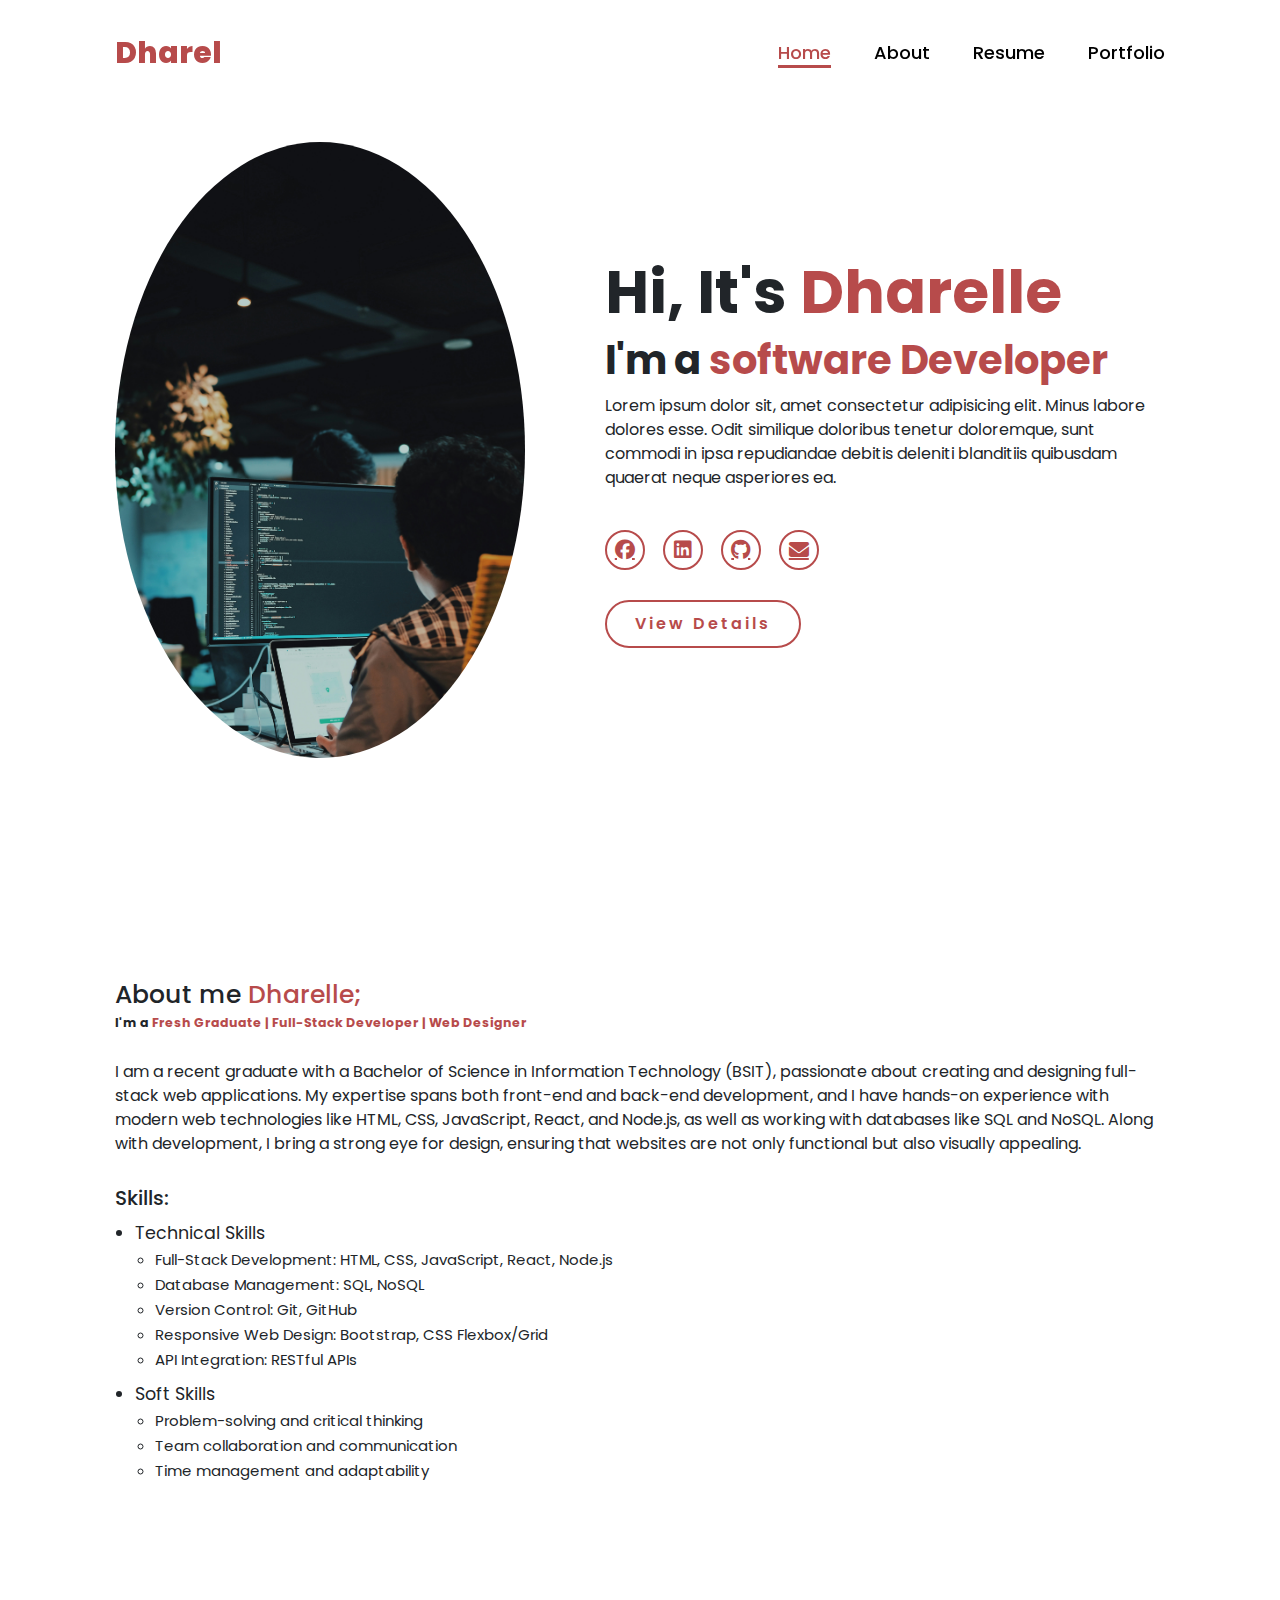
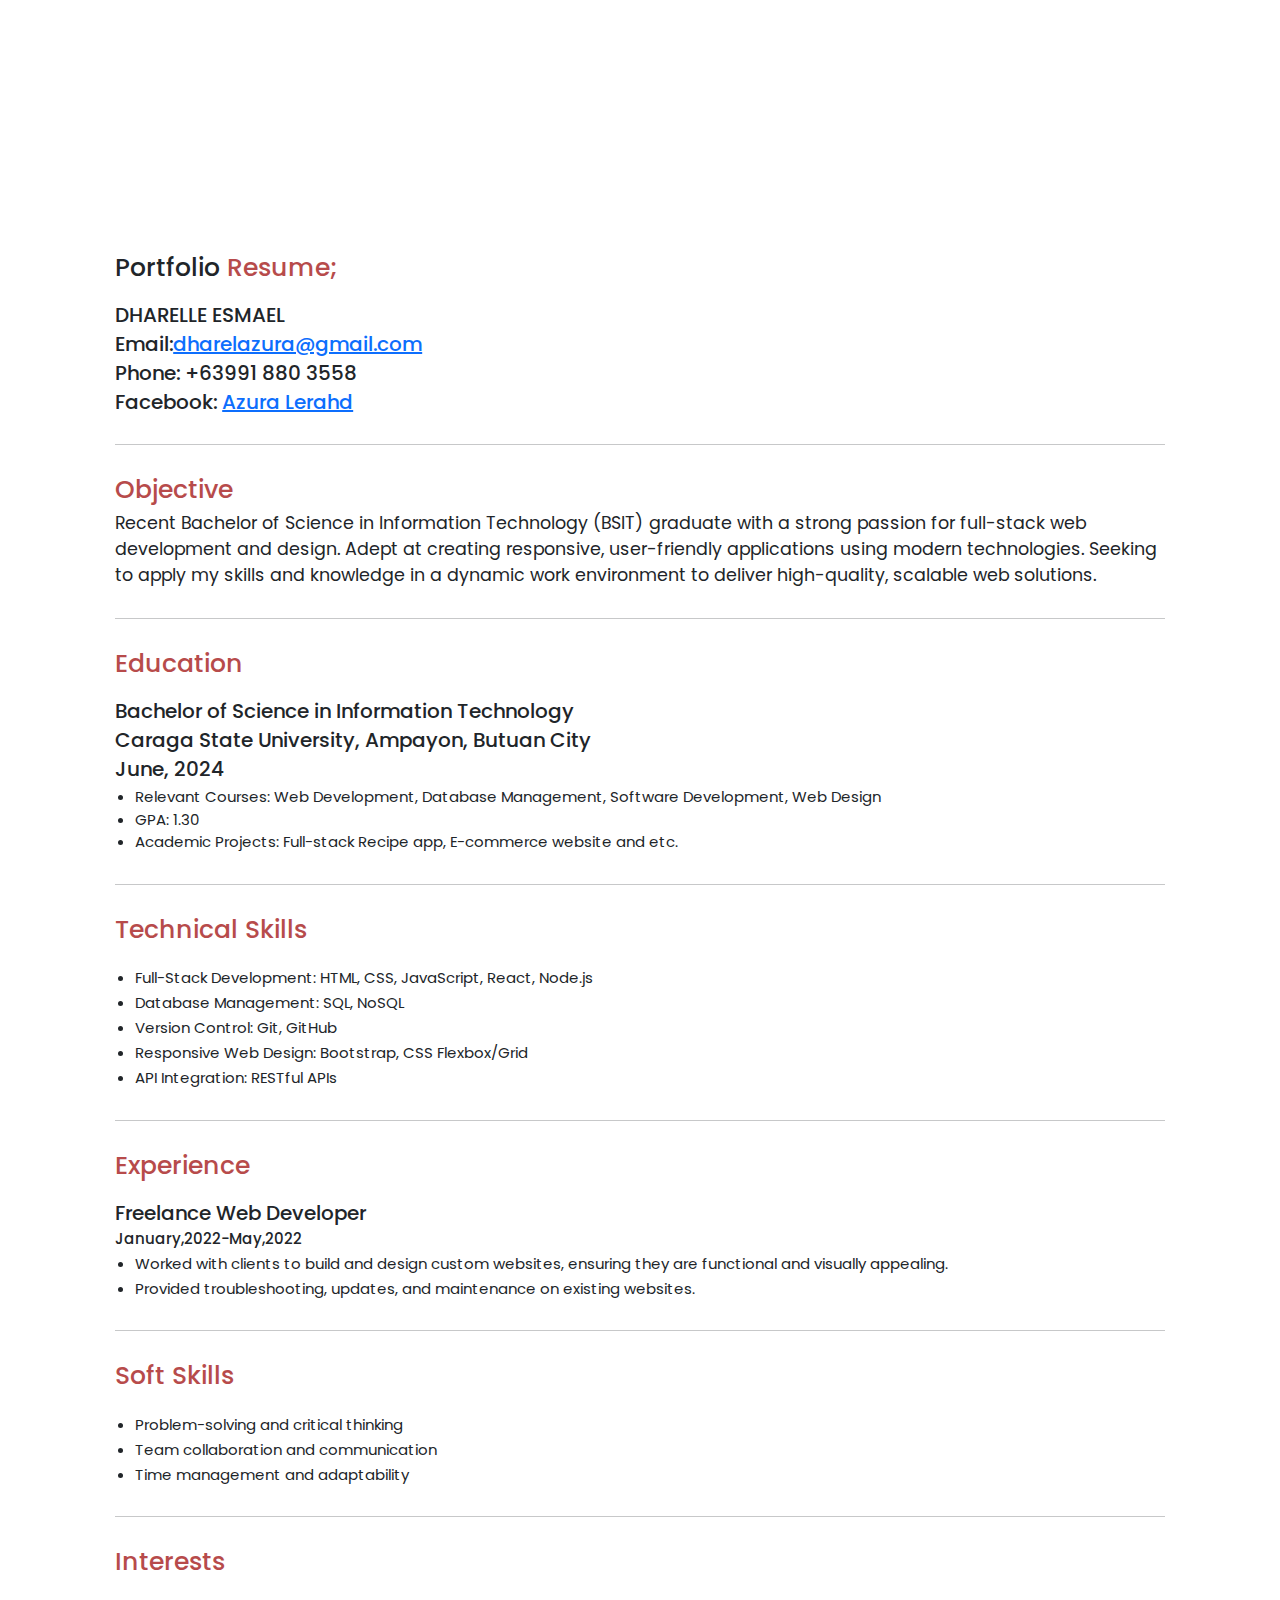
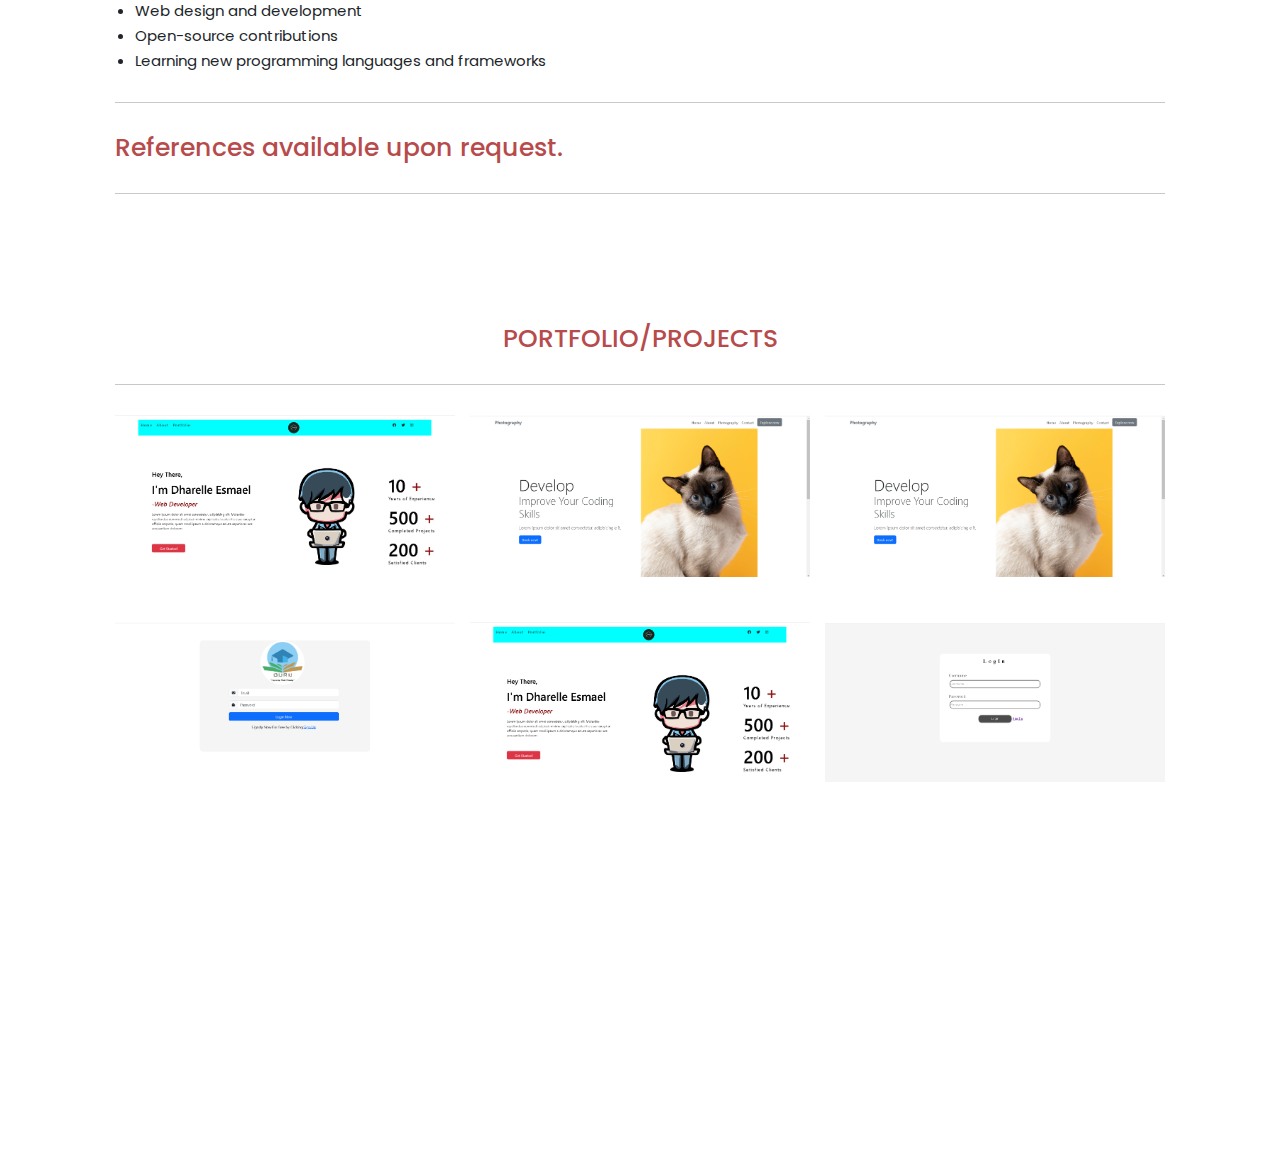
==== index.html @ da53219f "Initial commit" ====
<!DOCTYPE html>
<html lang="en">
    
<head>
    <meta charset="UTF-8">
    <meta name="viewport" content="width=device-width, initial-scale=1.0">
    <link rel="stylesheet" href="https://cdnjs.cloudflare.com/ajax/libs/font-awesome/6.5.2/css/all.min.css">
    <link rel="stylesheet" href="style.css">
    <link href="https://cdn.jsdelivr.net/npm/bootstrap@5.3.3/dist/css/bootstrap.min.css" rel="stylesheet" integrity="sha384-QWTKZyjpPEjISv5WaRU9OFeRpok6YctnYmDr5pNlyT2bRjXh0JMhjY6hW+ALEwIH" crossorigin="anonymous">
    <script src="https://cdn.jsdelivr.net/npm/bootstrap@5.3.3/dist/js/bootstrap.bundle.min.js" integrity="sha384-YvpcrYf0tY3lHB60NNkmXc5s9fDVZLESaAA55NDzOxhy9GkcIdslK1eN7N6jIeHz" crossorigin="anonymous"></script>

    <link rel="icon" type="image/png" href="logo.png" sizes="16x16">
    <title>Portfolio Website</title>
</head>
<body>
    <header>
        <a href="#" class="logo">Dharel</a>

        <nav>
            <a href="#home" class="active"> Home</a>
            <a href="#about" >About</a>
            <a href="#resume" >Resume</a>
            <a href="#portfolio" >Portfolio</a>
        </nav>
    </header>
    <section class="home" id="home">
        <div class="home-img">
            <img src="main1.jpg" alt="">
        </div>
        <div class="home-content">
            <h1>Hi, It's <span>Dharelle</span></h1>
            <h3 class="typing-text">I'm a <span></span></h3>
            <p>Lorem ipsum dolor sit, amet consectetur adipisicing elit. Minus labore dolores esse. Odit similique doloribus tenetur doloremque, sunt commodi in ipsa repudiandae debitis deleniti blanditiis quibusdam quaerat neque asperiores ea.</p>
            <div class="social-icons">
                <a href="https://www.facebook.com/azuramadz"><i class="fa-brands fa-facebook"></i></a>
                <a href="https://www.linkedin.com/in/dharel-esmael-6b4415331/"><i class="fa-brands fa-linkedin"></i></a>
                <a href="https://github.com/MaDha09"><i class="fa-brands fa-github"></i></a>
                <a href="mailto:dharelazura@gmail.com"><i class="fa-solid fa-envelope"></i></a>
            </div>
            <a href="#about" class="butn">View Details</a>
        </div>
    </section>
    <section class="about" id="about">
        <div class="home-content mt-5">
            <h1>About me <span>Dharelle;</span></h1>
            <h3 class="fs-5">I'm a <span>Fresh Graduate | Full-Stack Developer | Web Designer</span></h3>
            <p class="mt-5">I am a recent graduate with a Bachelor of Science in Information Technology (BSIT), passionate about creating and designing full-stack web applications. My expertise spans both front-end and back-end development, and I have hands-on experience with modern web technologies like HTML, CSS, JavaScript, React, and Node.js, as well as working with databases like SQL and NoSQL. Along with development, I bring a strong eye for design, ensuring that websites are not only functional but also visually appealing.</p>
            <h2 class="mt-5">Skills:</h2>
            <ul>
                <li class="fs-3 mt-3">Technical Skills</li>
                    <ul>
                        <li class="fs-4 mt-1">Full-Stack Development: HTML, CSS, JavaScript, React, Node.js</li>
                        <li class="fs-4 mt-1">Database Management: SQL, NoSQL</li>
                        <li class="fs-4 mt-1">Version Control: Git, GitHub</li>
                        <li class="fs-4 mt-1">Responsive Web Design: Bootstrap, CSS Flexbox/Grid</li>
                        <li class="fs-4 mt-1">API Integration: RESTful APIs</li>
                    </ul>
                <li class="fs-3 mt-3">Soft Skills</li>
                <ul>
                    <li class="fs-4 mt-1">Problem-solving and critical thinking</li>
                    <li class="fs-4 mt-1">Team collaboration and communication</li>
                    <li class="fs-4 mt-1">Time management and adaptability</li>
                </ul>
            </ul>

        </div>
    </section>

    <section class="resume" id="resume">

        <h1 class="mt-1">Portfolio <span>Resume;</span></h1>
        <br>
        <h2>DHARELLE ESMAEL</h2>
        <h2>Email:<a href="#">dharelazura@gmail.com</a></h2>
        <h2>Phone: +63991 880 3558</h2>
        <h2>Facebook: <a href="https://www.facebook.com/azuramadz">Azura Lerahd</a></h2>

        <hr class="mt-5">

        <h1 class="mt-5"><span>Objective</span></h1>
        <p class="fs-3">
            Recent Bachelor of Science in Information Technology (BSIT) graduate with a strong passion for full-stack web development and design. Adept at creating responsive, user-friendly applications using modern technologies. Seeking to apply my skills and knowledge in a dynamic work environment to deliver high-quality, scalable web solutions.
        </p>

        <hr class="mt-5 mb-5">
        <h1><span>Education</span></h1>
        <br>
        <h2>Bachelor of Science in Information Technology</h2>
        <h2>Caraga State University, Ampayon, Butuan City</h2>
        <h2>June, 2024</h2>
        <ul>
            <li class="fs-4">Relevant Courses: Web Development, Database Management, Software Development, Web Design</li>
            <li class="fs-4">GPA: 1.30</li>
            <li class="fs-4">Academic Projects: Full-stack Recipe app, E-commerce website and etc.</li>
        </ul>

        <hr class="mt-5 mb-5">

        <h1><span>Technical Skills</span></h1>
        <br>
                    <ul>
                        <li class="fs-4 mt-1">Full-Stack Development: HTML, CSS, JavaScript, React, Node.js</li>
                        <li class="fs-4 mt-1">Database Management: SQL, NoSQL</li>
                        <li class="fs-4 mt-1">Version Control: Git, GitHub</li>
                        <li class="fs-4 mt-1">Responsive Web Design: Bootstrap, CSS Flexbox/Grid</li>
                        <li class="fs-4 mt-1">API Integration: RESTful APIs</li>
                    </ul>

        <hr class="mt-5 mb-5">

        <h1><span>Experience</span></h1>
        <br>
        <h2>Freelance Web Developer</h2>
        <h4>January,2022-May,2022</h4>
        <ul>
            <li class="fs-4 mt-1">Worked with clients to build and design custom websites, ensuring they are functional and visually appealing.</li>
            <li class="fs-4 mt-1">Provided troubleshooting, updates, and maintenance on existing websites.</li>
        </ul>

        <hr class="mt-5 mb-5">

        <h1><span>Soft Skills</span></h1>
        <br>
        <ul>
            <li class="fs-4 mt-1">Problem-solving and critical thinking</li>
            <li class="fs-4 mt-1">Team collaboration and communication</li>
            <li class="fs-4 mt-1">Time management and adaptability</li>
        </ul>

        <hr class="mt-5 mb-5">

        <h1><span>Interests</span></h1>
        <br>
        <ul>
            <li class="fs-4 mt-1">Web design and development</li>
            <li class="fs-4 mt-1">Open-source contributions</li>
            <li class="fs-4 mt-1">Learning new programming languages and frameworks</li>
        </ul>

        <hr class="mt-5 mb-5">

        <h1><span>References available upon request.</span></h1>

        <hr class="mt-5 mb-5">
    </section>
    <section class="portfolio text-center" id="portfolio">

        <h1><span>PORTFOLIO/PROJECTS</span></h1>
        <hr class="mt-5 mb-5">
        <div class="con-img">
            <div class="row">
                <div class="col-6 col-md-4 mb-4">
                    <img src="img1.png" alt="Image 1" class="img-fluid">
                </div>
                <div class="col-6 col-md-4 mb-4">
                    <img src="img3.png" alt="Image 2" class="img-fluid">
                </div>
                <div class="col-6 col-md-4 mb-4">
                    <img src="img3.png" alt="Image 3" class="img-fluid">
                </div>
                <div class="col-6 col-md-4 mb-4 mt-5">
                    <img src="img4.png" alt="Image 4" class="img-fluid">
                </div>
                <div class="col-6 col-md-4 mb-4 mt-5">
                    <img src="img1.png" alt="Image 5" class="img-fluid">
                </div>
                <div class="col-6 col-md-4 mb-4 mt-5">
                    <img src="img5.png" alt="Image 6" class="img-fluid">
                </div>
            </div>
        </div>
    </section>

    <script>
        // Get all navigation links
        const navLinks = document.querySelectorAll('nav a');

        // Add a click event listener to each link
        navLinks.forEach(link => {
            link.addEventListener('click', function() {
                // Remove active class from all links
                navLinks.forEach(link => link.classList.remove('active'));

                // Add active class to the clicked link
                this.classList.add('active');
            });
        });
    </script>
</body>
</html>
---- style.css ----
@import url('https://fonts.googleapis.com/css2?family=Poppins:wght@100;200;300;400;500;600&display=swap');

*{
    margin: 0;
    padding: 0;
    box-sizing: border-box;
    text-decoration: none;
    border: none;
    outline: none;
    font-family: 'Poppins', sans-serif;
}

html{
    font-size: 62.5%;
}

body{
    width: 100%;
    height: 100vh;
    overflow-x: hidden;
    background-color: white; /* Changed background to white */
    color: black; /* Changed text to black */
}

header{
    margin-top: 20px;
    position: fixed;
    top: 0;
    left: 0;
    width: 100%;
    padding: 1rem 9%;
    background-color: transparent;
    filter: drop-shadow(10px);
    display: flex;
    justify-content: space-between;
    align-items: center;
    z-index: 100;
}

.logo{
    font-size: 3rem;
    color: #b74b4b;
    font-weight: 800;
    cursor: pointer;
    transition: 0.5s ease;
    text-decoration: none !important;
}

.logo:hover{
    transform: scale(1.1);
}

nav a{
    font-size: 1.8rem;
    color: black; /* Changed text to black */
    margin-left: 4rem;
    font-weight: 500;
    transition: 0.3s ease;
    border-bottom: 3px solid transparent;
    text-decoration: none !important; /* This removes the underline */
}

nav a:hover,
nav a.active{
    color: #b74b4b;
    border-bottom: 3px solid #b74b4b;
    text-decoration: none !important;
}

@media(max-width:995px){
    nav{
        position: absolute;
        display: none;
        top: 0;
        right: 0;
        width: 40%;
        border-left: 3px solid #b74b4b;
        border-bottom: 3px solid #b74b4b;
        border-bottom-left-radius: 2rem;
        padding: 1rem solid;
        background-color: #161616;
        border-top: 0.1rem solid rgba(0,0,0,0.1);
    }

    nav.active{
        display: block;
    }

    nav a{
        display: block;
        font-size: 2rem;
        margin: 3rem 0;
    }

    nav a:hover,
    nav a.active{
        padding: 1rem;
        border-radius: 0.5rem;
        border-bottom: 0.5rem solid #b74b4b;
    }
}

section{
    min-height: 100vh;
    padding: 5rem 9% 5rem;
}

.home{
    display: flex;
    justify-content: center;
    align-items: center;
    gap: 8rem;
    background-color: white; /* Changed background to white */
}

.home .home-content h1{
    font-size: 6rem;
    font-weight: 700;
    line-height: 1.3;
}

span{
    color: #b74b4b;
}

.home-content h3{
    font-size: 4rem;
    margin-bottom: 1rem;
    font-weight: 700;
}

.home-content p{
    font-size: 1.6rem;
}

.home-img{
    border-radius: 50%;
}

.home-img img{
    position: relative;
    width: 32vw;
    border-radius: 50%;
    box-shadow: 0 0 25px solid #b74b4b;
    cursor: pointer;
    transition: 0.2s linear;
}

.home-img img:hover{
    font-size: 1.8rem;
    font-weight: 500;
}

.social-icons a{
    display: inline-flex;
    justify-content: center;
    align-items: center;
    width: 4rem;
    height: 4rem;
    background-color: transparent;
    border: 0.2rem solid #b74b4b;
    font-size: 2rem;
    border-radius: 50%;
    margin: 3rem 1.5rem 3rem 0;
    transition: 0.3s ease;
    color: #b74b4b;
}

.social-icons a:hover{
    color: white;
    transform: scale(1.3) translateY(-5px);
    background-color: #b74b4b;
    box-shadow: 0  0 25px #b74b4b;
}

.butn{
    display: inline-block;
    padding: 1rem 2.8rem;
    background-color: white; /* Changed background to white */
    border-radius: 4rem;
    font-size: 1.6rem;
    color: #b74b4b;
    letter-spacing: 0.3rem;
    font-weight: 600;
    border: 2px solid #b74b4b;
    transition: 0.3s ease;
    cursor: pointer;
    text-decoration: none !important;
}               
.butn:hover{
    transform: scale3d(1.03);
    background-color: #b74b4b;
    color: white;
    box-shadow: 0 0 25px #b74b4b;
}

.typing-text{
    font-size: 34px;
    font-weight: 600;
    min-width: 280px;
}

.typing-text span{
    position: relative;
}

.typing-text span::before{
    content: "software Developer";
    color: #b74b4b;
    animation: words 20s infinite;
}

.typing-text span::after{
    content: "";
    background-color: white; /* Changed background to white */
    position: absolute;
    width: calc(100% + 8px);
    height: 100%;
    border-left: 3px solid white; /* Changed cursor to white */
    right: -8;
    animation: cursor 0.6s infinite;
}

@keyframes cursor{
    to{
        border-left: 3px solid #b74b4b;
    }
}

@keyframes words{
    0%, 20%{
        content: "Web Developer";
    }
    21%, 40%{
        content: "Developer";
    }
    41%, 60%{
        content: "Web Designer";
    }
    61%, 80%{
        content: "Freelancer";
    }
    81%, 100%{
        content: "Software Developer";
    }
}

@media (max-width: 1000px){
    .home{
        gap: 4rem;
    }
}

@media(max-width:995px){
    .home{
        flex-direction: column;
        margin: 5rem 4rem;
    }

    .home .home-content h3{
        font-size: 2.5rem;
    }

    .home-content h1{
        font-size: 5rem;
    }

    .home-img img{
        width: 70vw;
        margin-top: 4rem;
    }
}
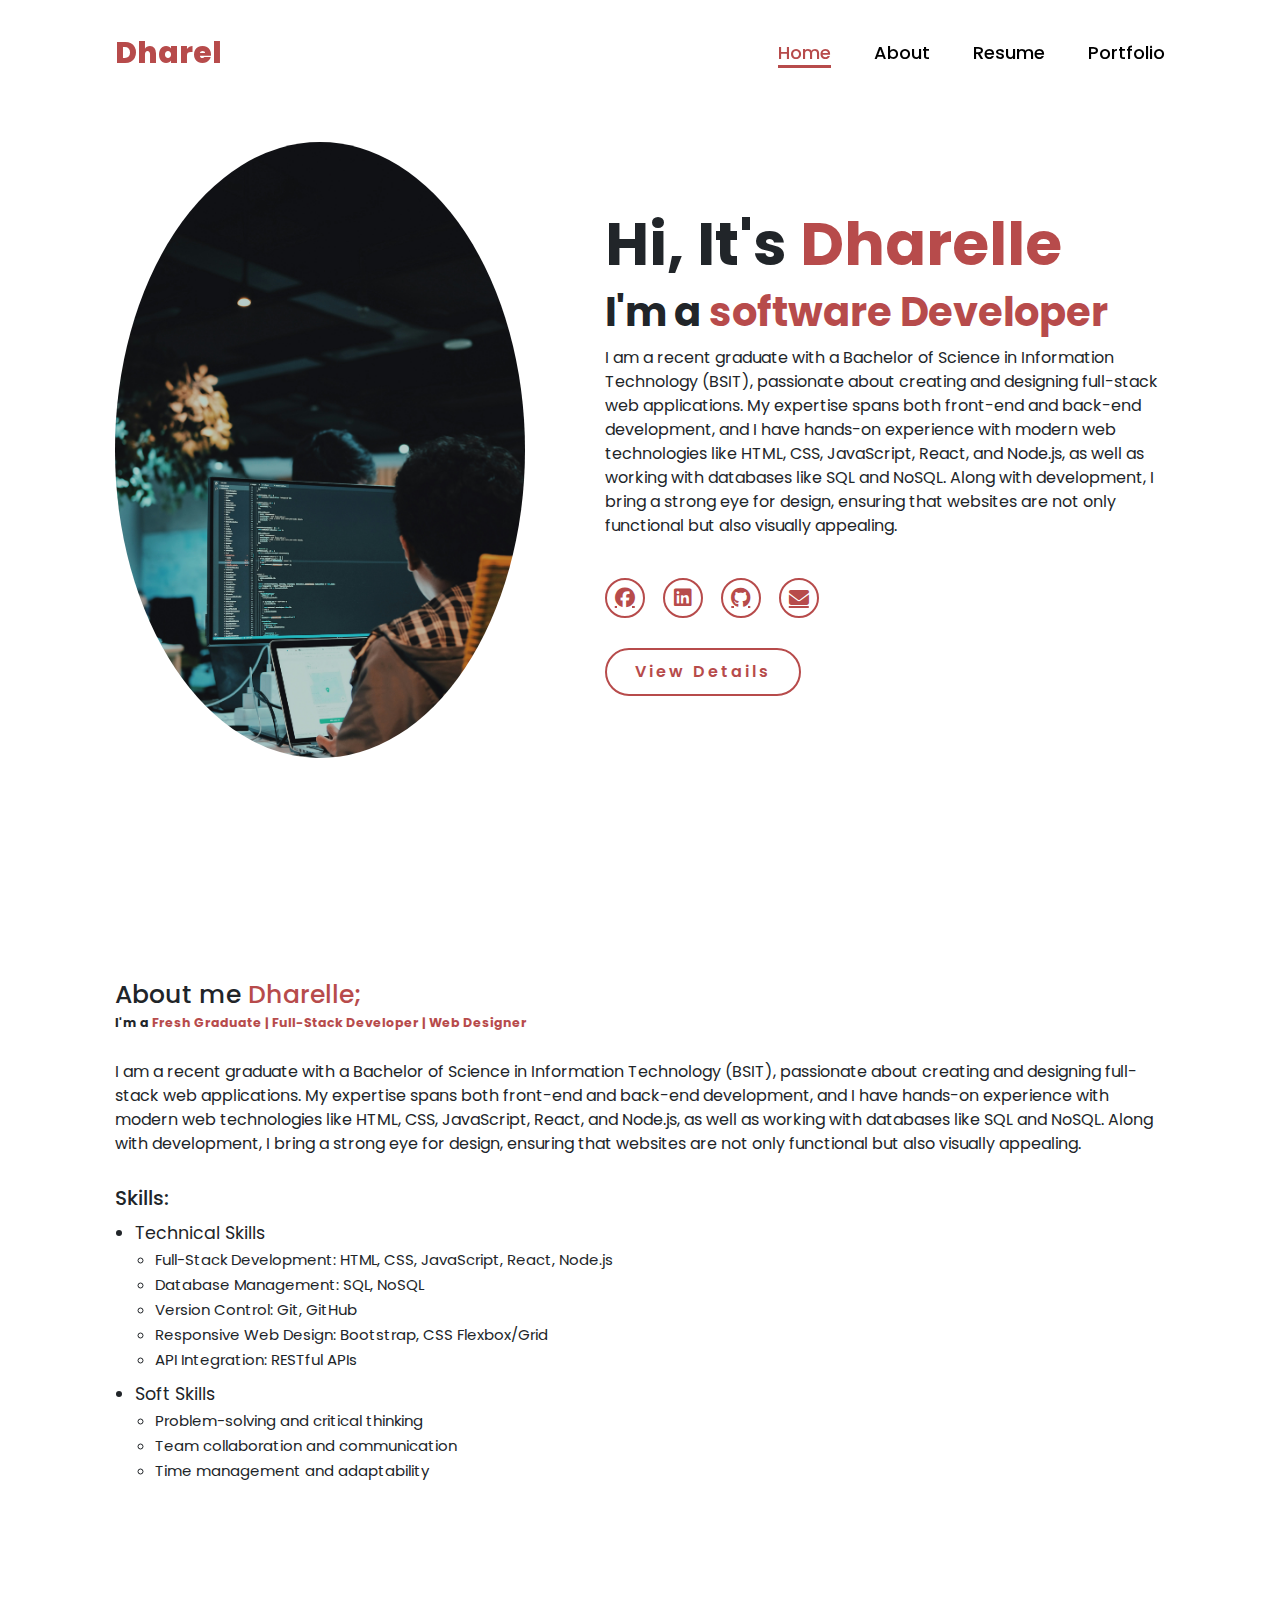
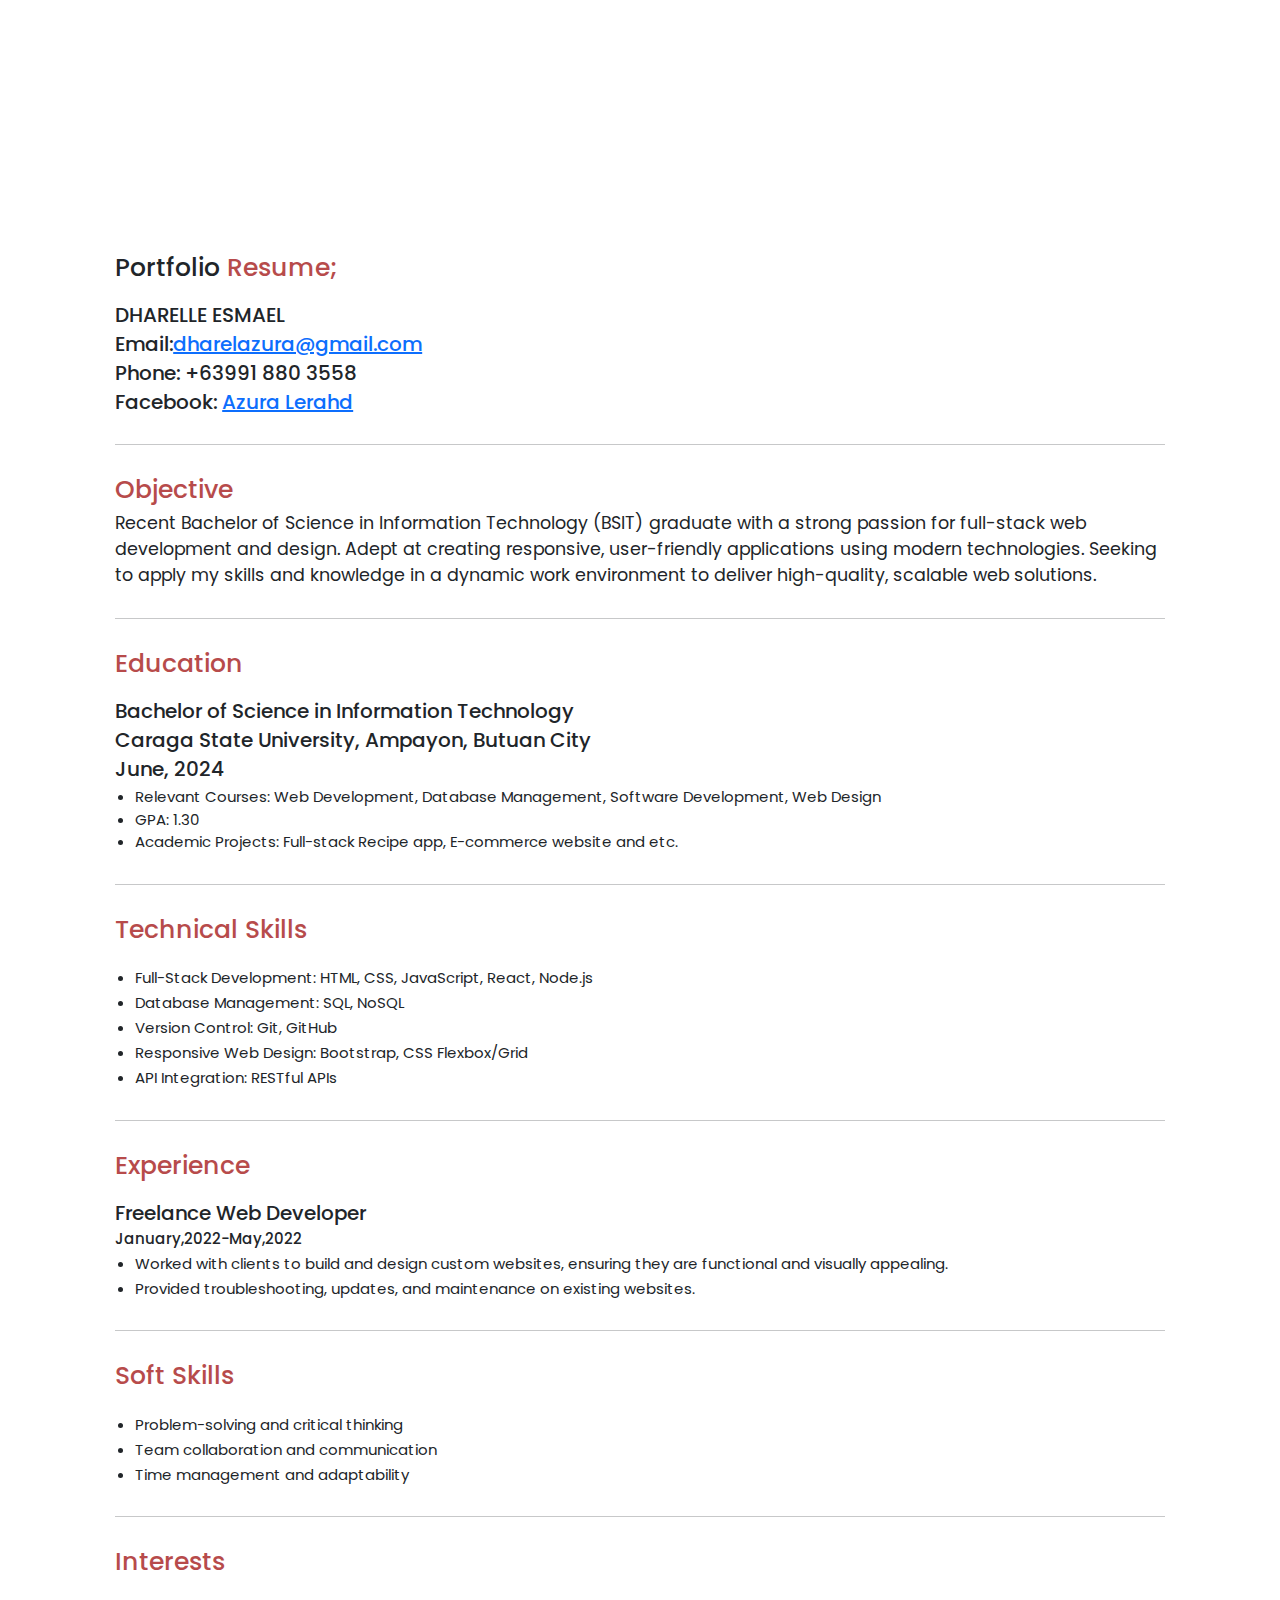
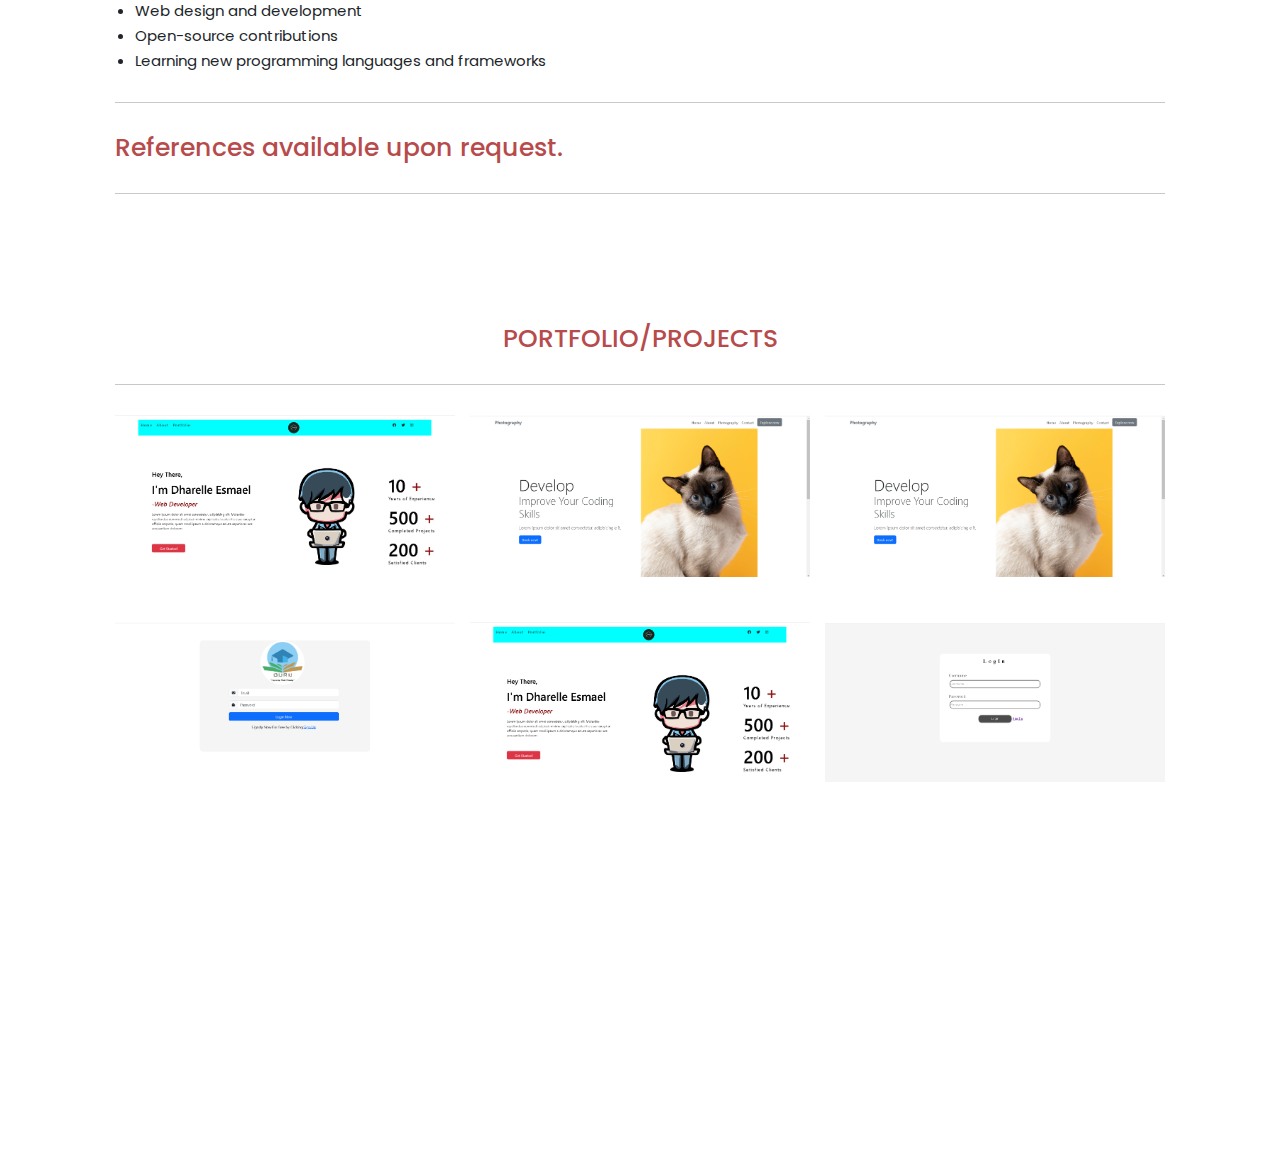
==== commit c7b92b09: "Change Home Description" ====
--- a/index.html
+++ b/index.html
@@ -30,7 +30,7 @@
         <div class="home-content">
             <h1>Hi, It's <span>Dharelle</span></h1>
             <h3 class="typing-text">I'm a <span></span></h3>
-            <p>Lorem ipsum dolor sit, amet consectetur adipisicing elit. Minus labore dolores esse. Odit similique doloribus tenetur doloremque, sunt commodi in ipsa repudiandae debitis deleniti blanditiis quibusdam quaerat neque asperiores ea.</p>
+            <p>I am a recent graduate with a Bachelor of Science in Information Technology (BSIT), passionate about creating and designing full-stack web applications. My expertise spans both front-end and back-end development, and I have hands-on experience with modern web technologies like HTML, CSS, JavaScript, React, and Node.js, as well as working with databases like SQL and NoSQL. Along with development, I bring a strong eye for design, ensuring that websites are not only functional but also visually appealing.</p>
             <div class="social-icons">
                 <a href="https://www.facebook.com/azuramadz"><i class="fa-brands fa-facebook"></i></a>
                 <a href="https://www.linkedin.com/in/dharel-esmael-6b4415331/"><i class="fa-brands fa-linkedin"></i></a>
